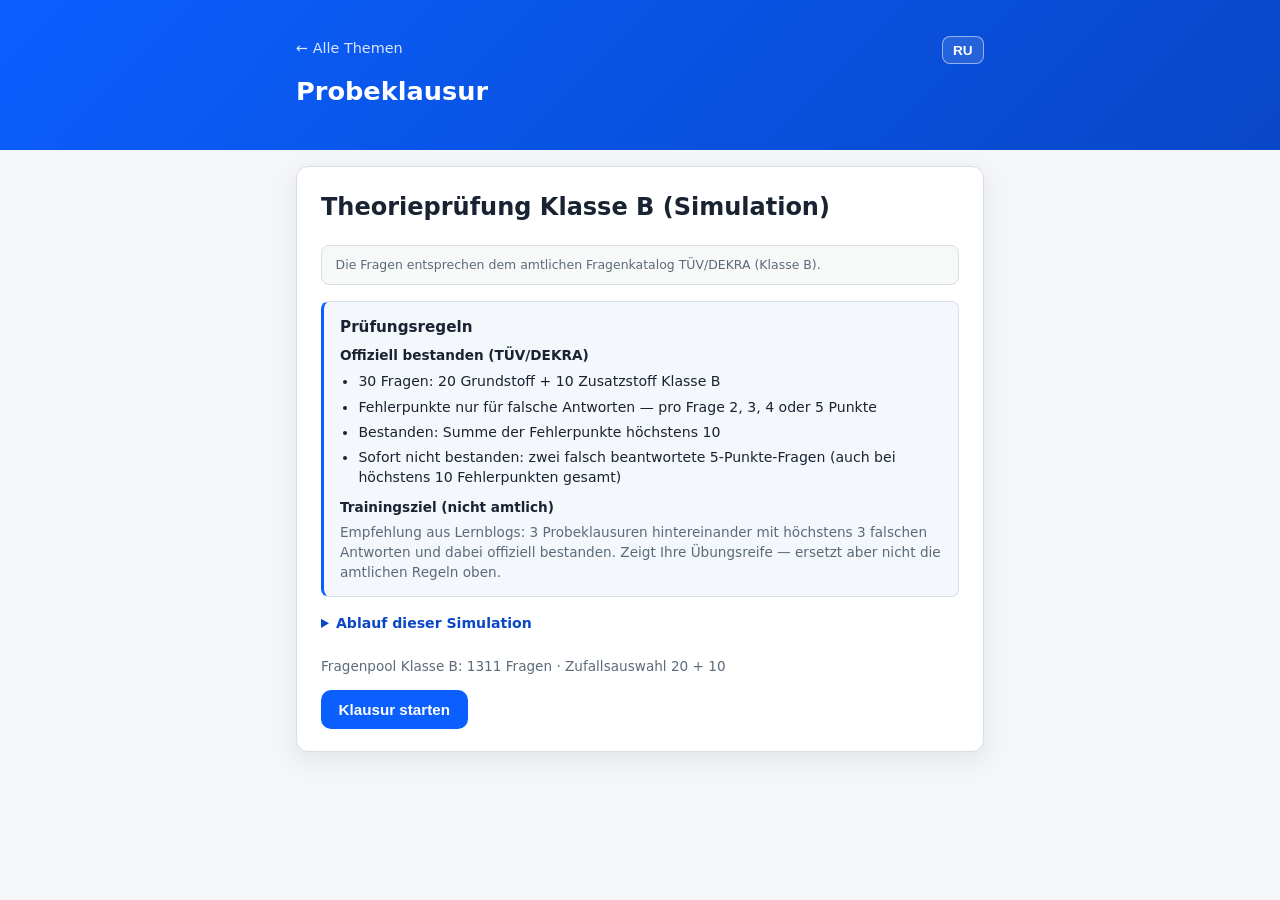
==== public/exam.html @ 39f4229c "Add Microsoft Clarity analytics Co-authored-by: Cursor <cursoragent@cursor.com>" ====
<!DOCTYPE html>
<html lang="de">
<head>
  <meta charset="UTF-8">
  <meta name="viewport" content="width=device-width, initial-scale=1.0">
  <title>Probeklausur – Führerschein Theorie</title>
  <link rel="stylesheet" href="css/styles.css">
  <script type="text/javascript">
    (function(c,l,a,r,i,t,y){
        c[a]=c[a]||function(){(c[a].q=c[a].q||[]).push(arguments)};
        t=l.createElement(r);t.async=1;t.src="https://www.clarity.ms/tag/"+i;
        y=l.getElementsByTagName(r)[0];y.parentNode.insertBefore(t,y);
    })(window, document, "clarity", "script", "wsmziuwn60");
  </script>
</head>
<body>
  <header class="app-header">
    <div class="container header-row">
      <div>
        <a class="back-link" id="back-link" href="index.html" style="color:rgba(255,255,255,0.85)">← Alle Themen</a>
        <h1 id="exam-page-title">Probeklausur</h1>
      </div>
      <button type="button" id="lang-switch" class="lang-switch" aria-label="Sprache wechseln">RU</button>
    </div>
  </header>

  <main class="container">
    <section id="exam-intro" class="quiz-card exam-intro">
      <h2 id="exam-intro-title"></h2>
      <aside class="site-disclaimer" data-site-disclaimer>
        <p class="site-disclaimer-catalog"></p>
        <p class="site-disclaimer-ru hidden"></p>
      </aside>
      <aside id="exam-pass-rules" class="exam-pass-rules" aria-labelledby="exam-pass-rules-title">
        <h3 id="exam-pass-rules-title"></h3>
        <section>
          <h4 id="exam-pass-rules-official-title"></h4>
          <ul id="exam-pass-rules-official" class="exam-pass-rules-list"></ul>
        </section>
        <section>
          <h4 id="exam-pass-rules-training-title"></h4>
          <p id="exam-pass-rules-training" class="exam-pass-rules-note"></p>
        </section>
      </aside>
      <details class="exam-pass-rules-details">
        <summary id="exam-rules-details-summary"></summary>
        <ul id="exam-rules" class="exam-rules"></ul>
      </details>
      <p id="exam-pool-note" class="exam-pool-note"></p>
      <div class="btn-row">
        <button type="button" class="btn btn-primary" id="exam-start-btn"></button>
      </div>
    </section>

    <p id="exam-loading" class="exam-loading hidden"></p>

    <section id="exam-run" class="hidden">
      <div class="quiz-card">
        <label class="exam-settings-toggle" id="exam-show-explanations-wrap">
          <input type="checkbox" id="exam-show-explanations" checked>
          <span id="exam-show-explanations-label"></span>
        </label>
        <div class="progress-bar progress-bar-session"><span id="exam-progress-fill" class="progress-fill progress-fill-session"></span></div>
        <div class="quiz-meta">
          <span id="exam-official" class="question-official-meta"></span>
          <span id="exam-counter" class="question-session-counter"></span>
        </div>
        <div id="exam-media-wrap" class="question-media-wrap">
          <video id="exam-video" class="question-video hidden" controls playsinline preload="metadata"></video>
          <img id="exam-image" class="question-image hidden" alt="">
          <p class="question-media-error hidden" aria-live="polite"></p>
        </div>
        <p id="exam-text" class="question-text"></p>
        <div id="exam-options" class="options"></div>
        <div id="exam-feedback" class="feedback hidden"></div>
        <div class="btn-row exam-nav-row">
          <button type="button" class="btn btn-secondary" id="exam-prev-btn"></button>
          <button type="button" class="btn btn-primary" id="exam-check-btn"></button>
          <button type="button" class="btn btn-primary hidden" id="exam-next-btn"></button>
        </div>
        <p id="exam-answered-hint" class="exam-answered-hint" aria-live="polite"></p>
      </div>
      <div class="btn-row exam-submit-row">
        <button type="button" class="btn btn-primary btn-wide" id="exam-submit-btn"></button>
      </div>
    </section>

    <section id="exam-result" class="hidden">
      <div class="quiz-card result-card exam-result-card">
        <h2 id="exam-result-title"></h2>
        <p id="exam-result-verdict" class="exam-result-verdict"></p>
        <p id="exam-result-detail" class="exam-result-detail"></p>
        <p id="exam-result-streak" class="exam-result-streak"></p>
        <aside id="exam-result-rules" class="exam-pass-rules exam-pass-rules--result" aria-labelledby="exam-result-rules-title">
          <h3 id="exam-result-rules-title"></h3>
          <ul id="exam-result-rules-list" class="exam-pass-rules-list"></ul>
        </aside>
        <div id="exam-review-list" class="exam-review-list hidden"></div>
        <div class="btn-row" style="justify-content:center">
          <button type="button" class="btn btn-primary" id="exam-retry-btn"></button>
          <a class="btn btn-secondary" id="exam-home-btn" href="index.html"></a>
        </div>
      </div>
    </section>
  </main>

  <script src="js/i18n.js"></script>
  <script src="js/question-media.js"></script>
  <script src="js/question-answers.js"></script>
  <script src="js/de-peek.js"></script>
  <script src="js/progress.js"></script>
  <script src="js/exam-pool.js"></script>
  <script src="js/study-stats.js"></script>
  <script src="js/time-tracker.js"></script>
  <script src="js/exam.js"></script>
</body>
</html>
---- public/css/styles.css ----
:root {
  --bg: #f4f6f8;
  --surface: #ffffff;
  --text: #1a2332;
  --muted: #5c6b7a;
  --accent: #0b5fff;
  --accent-dark: #0847c7;
  --ok: #0d7a3f;
  --ok-bg: #e8f5ee;
  --bad: #b42318;
  --bad-bg: #fdecea;
  --border: #d8dee6;
  --radius: 12px;
  --shadow: 0 8px 24px rgba(26, 35, 50, 0.08);
  font-family: "Segoe UI", system-ui, -apple-system, sans-serif;
}

*,
*::before,
*::after {
  box-sizing: border-box;
}

body {
  margin: 0;
  min-height: 100dvh;
  background: var(--bg);
  color: var(--text);
  line-height: 1.5;
}

a {
  color: var(--accent);
  text-decoration: none;
}

a:hover {
  text-decoration: underline;
}

.app-header {
  background: linear-gradient(135deg, #0b5fff 0%, #0847c7 100%);
  color: #fff;
  padding: 1.25rem 1rem 1.5rem;
}

.app-header h1 {
  margin: 0;
  font-size: 1.35rem;
  font-weight: 700;
}

.app-header p {
  margin: 0.35rem 0 0;
  opacity: 0.9;
  font-size: 0.95rem;
}

.header-row {
  display: flex;
  align-items: flex-start;
  justify-content: space-between;
  gap: 1rem;
}

.lang-switch {
  flex-shrink: 0;
  border: 1px solid rgba(255, 255, 255, 0.5);
  background: rgba(255, 255, 255, 0.12);
  color: #fff;
  font-size: 0.85rem;
  font-weight: 600;
  padding: 0.35rem 0.65rem;
  border-radius: 8px;
  cursor: pointer;
}

.lang-switch:hover {
  background: rgba(255, 255, 255, 0.22);
}

.site-disclaimer {
  margin: 0 0 1rem;
  padding: 0.65rem 0.85rem;
  font-size: 0.78rem;
  line-height: 1.45;
  color: var(--muted);
  background: rgba(26, 35, 50, 0.03);
  border: 1px solid var(--border);
  border-radius: 8px;
}

.site-disclaimer p {
  margin: 0;
}

.site-disclaimer p + p {
  margin-top: 0.5rem;
}

.site-footer .site-disclaimer {
  margin-bottom: 0.85rem;
  text-align: left;
}

.container {
  width: min(720px, 100%);
  margin: 0 auto;
  padding: 1rem;
}

.back-link {
  display: inline-flex;
  align-items: center;
  gap: 0.35rem;
  margin-bottom: 0.75rem;
  color: var(--muted);
  font-size: 0.9rem;
}

.topic-list {
  list-style: none;
  margin: 0;
  padding: 0;
  display: flex;
  flex-direction: column;
  gap: 1.25rem;
}

.topic-section {
  list-style: none;
}

.topic-section-title {
  margin: 0 0 0.65rem;
  font-size: 0.85rem;
  font-weight: 700;
  letter-spacing: 0.04em;
  text-transform: uppercase;
  color: var(--muted);
}

.topic-section-list {
  list-style: none;
  margin: 0;
  padding: 0;
  display: grid;
  gap: 0.75rem;
}

.catalog-total {
  margin: 0.5rem 0 0;
  font-size: 0.85rem;
  color: var(--muted);
  text-align: center;
}

.topic-card-head {
  display: flex;
  align-items: baseline;
  gap: 0.5rem;
  flex-wrap: wrap;
}

.topic-theme-number {
  font-size: 0.8rem;
  font-weight: 600;
  color: var(--accent);
  white-space: nowrap;
}

.topic-card-head h2 {
  margin: 0;
}

.topic-title-de {
  display: block;
  margin-top: 0.2rem;
  font-size: 0.82rem;
  font-weight: 400;
  color: var(--muted);
  line-height: 1.3;
}

.app-header h1 .topic-title-de {
  font-size: 0.9rem;
  margin-top: 0.25rem;
}

.topic-card-desc {
  margin: 0.35rem 0 0;
  font-size: 0.9rem;
  color: var(--muted);
}

.topic-ru-partial {
  margin: 0.35rem 0 0;
  font-size: 0.78rem;
  color: #9a6700;
}

.topic-card--disabled {
  opacity: 0.72;
  cursor: not-allowed;
  box-shadow: none;
}

.topic-card {
  display: block;
  background: var(--surface);
  border: 1px solid var(--border);
  border-radius: var(--radius);
  padding: 1rem 1.1rem;
  box-shadow: var(--shadow);
  color: inherit;
  text-decoration: none;
  transition: transform 0.15s ease, border-color 0.15s ease;
}

.topic-card:hover {
  transform: translateY(-1px);
  border-color: var(--accent);
  text-decoration: none;
}

.topic-card h2 {
  margin: 0 0 0.35rem;
  font-size: 1.1rem;
}

.topic-card p {
  margin: 0;
  color: var(--muted);
  font-size: 0.92rem;
}

.topic-meta {
  margin-top: 0.6rem;
  font-size: 0.85rem;
  color: var(--accent-dark);
  font-weight: 600;
}

.quiz-card {
  background: var(--surface);
  border: 1px solid var(--border);
  border-radius: var(--radius);
  padding: 1.1rem;
  box-shadow: var(--shadow);
}

.progress-bar {
  height: 6px;
  background: var(--border);
  border-radius: 999px;
  overflow: hidden;
  margin-bottom: 0.75rem;
}

.progress-bar-mastery {
  margin-bottom: 0.35rem;
}

.progress-bar-session {
  margin-bottom: 0.75rem;
  opacity: 0.85;
}

.progress-bar-overall {
  margin: 0.5rem 0 1.25rem;
  height: 8px;
}

.progress-bar-chapter {
  margin: 0.35rem 0 0;
}

.progress-fill {
  height: 100%;
  background: var(--accent);
  width: 0%;
  transition: width 0.2s ease;
  display: block;
}

.progress-fill-mastery {
  background: var(--ok);
}

.progress-fill-session {
  background: var(--accent-dark);
}

.quiz-mastery {
  margin-bottom: 0.5rem;
}

.quiz-mastery-label {
  font-size: 0.8rem;
  color: var(--muted);
  margin-bottom: 0.25rem;
}

.progress-panel .progress-heading {
  margin: 0 0 0.25rem;
  font-size: 1.1rem;
}

.progress-overall-text {
  margin: 0;
  font-weight: 600;
  color: var(--accent-dark);
}

.progress-chapters {
  display: grid;
  gap: 0.85rem;
}

.progress-chapter-head {
  display: flex;
  justify-content: space-between;
  align-items: baseline;
  gap: 0.5rem;
  margin-bottom: 0.25rem;
}

.progress-chapter-title {
  font-size: 0.88rem;
  font-weight: 600;
  line-height: 1.3;
}

.progress-chapter-count {
  font-size: 0.8rem;
  color: var(--muted);
  flex-shrink: 0;
}

.progress-actions {
  margin-top: 1.25rem;
}

.topic-progress {
  margin-top: 0.65rem;
}

.topic-progress-bar {
  height: 5px;
  background: var(--border);
  border-radius: 999px;
  overflow: hidden;
}

.topic-progress-fill {
  display: block;
  height: 100%;
  width: 0%;
  background: var(--ok);
  transition: width 0.2s ease;
}

.topic-progress-label {
  display: block;
  margin-top: 0.3rem;
  font-size: 0.78rem;
  color: var(--muted);
  font-weight: 600;
}

.list-question-actions {
  margin-top: 0.75rem;
}

.btn-know {
  font-size: 0.85rem;
  padding: 0.5rem 0.85rem;
}

.list-question--solved {
  border-color: var(--ok);
}

.list-question--solved .list-question-num {
  color: var(--ok);
}

.list-question--wrong {
  border-color: #d4a017;
}

.quiz-meta {
  display: flex;
  justify-content: space-between;
  align-items: center;
  gap: 0.5rem;
  font-size: 0.85rem;
  color: var(--muted);
  margin-bottom: 0.75rem;
}

.quiz-meta-end {
  display: inline-flex;
  align-items: center;
  gap: 0.5rem;
  flex-wrap: wrap;
  justify-content: flex-end;
}

.question-status-badge {
  display: inline-block;
  font-size: 0.72rem;
  font-weight: 600;
  padding: 0.15rem 0.45rem;
  border-radius: 999px;
  line-height: 1.3;
  white-space: nowrap;
}

.question-status-badge--answered {
  color: #6b5a00;
  background: #fff6d6;
}

.question-status-badge--solved {
  color: var(--ok);
  background: var(--ok-bg);
}

.quiz-card--answered:not(.quiz-card--mastered) {
  border-color: #e8dfc0;
}

.quiz-card--mastered {
  border-color: var(--ok);
  box-shadow: 0 0 0 1px rgba(34, 139, 34, 0.08);
}

.list-question--answered:not(.list-question--solved) {
  border-color: #e8dfc0;
}

.question-text {
  font-size: 1.05rem;
  font-weight: 600;
  margin: 0 0 1rem;
}

.question-media-wrap {
  margin: 0 0 1rem;
}

.question-image,
.question-video {
  display: block;
  max-width: 100%;
  height: auto;
  border-radius: 8px;
  border: 1px solid var(--border);
}

.question-media-wrap .question-image + .question-image {
  margin-top: 0.5rem;
}

.question-video {
  width: 100%;
  background: #000;
}

.question-media-error {
  margin: 0;
  font-size: 0.9rem;
  color: var(--muted, #666);
}

.options {
  display: grid;
  gap: 0.5rem;
  margin: 0 0 1rem;
}

.option {
  display: flex;
  align-items: flex-start;
  gap: 0.65rem;
  padding: 0.75rem 0.85rem;
  border: 1px solid var(--border);
  border-radius: 10px;
  cursor: pointer;
  background: #fafbfc;
  transition: border-color 0.15s, background 0.15s;
}

.option:hover {
  border-color: var(--accent);
}

.option input {
  margin-top: 0.2rem;
  flex-shrink: 0;
}

.option > span {
  display: flex;
  flex-direction: column;
  gap: 0.35rem;
  flex: 1;
  min-width: 0;
}

.option > span:has(.de-peek-trigger) {
  pointer-events: none;
}

.option > span:has(.de-peek-trigger) .de-peek-trigger {
  pointer-events: auto;
}

.option-label-line {
  display: block;
  min-width: 0;
}

.option-image {
  display: block;
  max-width: 140px;
  max-height: 140px;
  width: auto;
  height: auto;
  border-radius: 6px;
  border: 1px solid var(--border);
}

.list-option .option-image {
  max-width: 100px;
  max-height: 100px;
}

.option.selected {
  border-color: var(--accent);
  background: #eef4ff;
}

.option.correct {
  border-color: var(--ok);
  background: var(--ok-bg);
}

.option.wrong {
  border-color: var(--bad);
  background: var(--bad-bg);
}

.option.disabled {
  pointer-events: none;
  opacity: 0.95;
}

.answer-text-entry {
  cursor: text;
  flex-direction: column;
  align-items: stretch;
}

.answer-text-input {
  width: 100%;
  font: inherit;
  padding: 0.55rem 0.65rem;
  border: 1px solid var(--border);
  border-radius: 8px;
  background: #fff;
}

.answer-text-input:focus {
  outline: 2px solid var(--accent);
  outline-offset: 1px;
}

.answer-text-input:disabled {
  opacity: 1;
  cursor: default;
}

.answer-text-hint {
  font-size: 0.85rem;
  color: var(--muted, #666);
}

.btn-row {
  display: flex;
  flex-wrap: wrap;
  gap: 0.5rem;
}

#quiz .quiz-card .btn-row {
  margin-top: 1rem;
}

.btn {
  appearance: none;
  border: none;
  border-radius: 10px;
  padding: 0.7rem 1.1rem;
  font-size: 0.95rem;
  font-weight: 600;
  cursor: pointer;
}

.btn-primary {
  background: var(--accent);
  color: #fff;
}

.btn-primary:hover:not(:disabled) {
  background: var(--accent-dark);
}

.btn-secondary {
  background: #e8ecf2;
  color: var(--text);
}

.btn:disabled {
  opacity: 0.55;
  cursor: not-allowed;
}

.feedback {
  margin-top: 1rem;
  padding: 0.85rem 1rem;
  border-radius: 10px;
  font-size: 0.92rem;
}

.feedback.ok {
  background: var(--ok-bg);
  color: var(--ok);
}

.feedback.bad {
  background: var(--bad-bg);
  color: var(--bad);
}

.feedback.neutral {
  background: #eef4ff;
  color: var(--accent-dark);
}

.feedback p {
  margin: 0.35rem 0 0;
  color: var(--text);
}

.hidden {
  display: none !important;
}

.result-card {
  text-align: center;
  padding: 1.5rem 1rem;
}

.result-card h2 {
  margin: 0 0 0.5rem;
}

.result-score {
  font-size: 2rem;
  font-weight: 700;
  color: var(--accent);
  margin: 0.5rem 0;
}

.mode-tabs {
  display: flex;
  gap: 0.35rem;
  margin-bottom: 1rem;
  padding: 0.25rem;
  background: var(--surface);
  border: 1px solid var(--border);
  border-radius: var(--radius);
  box-shadow: var(--shadow);
}

.mode-tab {
  flex: 1;
  appearance: none;
  border: none;
  background: transparent;
  color: var(--muted);
  font-size: 0.92rem;
  font-weight: 600;
  padding: 0.55rem 0.75rem;
  border-radius: 8px;
  cursor: pointer;
  transition: background 0.15s, color 0.15s;
}

.mode-tab:hover {
  color: var(--text);
  background: #eef4ff;
}

.mode-tab.is-active {
  background: var(--accent);
  color: #fff;
}

.list-toolbar {
  margin-bottom: 0.75rem;
}

.list-search {
  width: 100%;
  padding: 0.65rem 0.85rem;
  font-size: 0.95rem;
  border: 1px solid var(--border);
  border-radius: 10px;
  background: var(--surface);
  color: var(--text);
}

.list-search:focus {
  outline: 2px solid var(--accent);
  outline-offset: 1px;
}

.list-count {
  margin: 0.4rem 0 0;
  font-size: 0.85rem;
  color: var(--muted);
}

.list-questions {
  display: grid;
  gap: 0.65rem;
}

.list-chapters {
  display: grid;
  gap: 1rem;
}

.list-chapter {
  background: var(--surface);
  border: 1px solid var(--border);
  border-radius: var(--radius);
  box-shadow: var(--shadow);
  overflow: hidden;
}

.list-chapter-header {
  display: grid;
  grid-template-columns: 1fr auto auto;
  gap: 0.35rem 0.75rem;
  align-items: center;
  width: 100%;
  padding: 0.85rem 1rem;
  border: none;
  background: linear-gradient(180deg, #f4f7fb 0%, #eef2f7 100%);
  text-align: left;
  cursor: pointer;
  color: inherit;
  font: inherit;
}

.list-chapter-header:hover {
  background: #e8eef6;
}

.list-chapter-title {
  font-size: 1rem;
  font-weight: 700;
  line-height: 1.35;
  color: var(--accent-dark);
}

.list-chapter-meta {
  font-size: 0.8rem;
  color: var(--muted);
  white-space: nowrap;
}

.list-chapter-toggle {
  font-size: 0.75rem;
  color: var(--muted);
}

.list-chapter-body {
  padding: 0.65rem;
  border-top: 1px solid var(--border);
}

.list-chapter.is-collapsed .list-chapter-body {
  display: none;
}

.list-chapter-questions {
  display: grid;
  gap: 0.65rem;
}

.quiz-chapter-wrap {
  margin-bottom: 0.85rem;
}

.quiz-chapter-label {
  display: block;
  font-size: 0.85rem;
  font-weight: 600;
  margin-bottom: 0.35rem;
  color: var(--text);
}

.quiz-chapter-select {
  width: 100%;
  padding: 0.6rem 0.75rem;
  font-size: 0.95rem;
  border: 1px solid var(--border);
  border-radius: 10px;
  background: var(--surface);
  color: var(--text);
}

.quiz-chapter-select:focus {
  outline: 2px solid var(--accent);
  outline-offset: 1px;
}

.list-empty {
  text-align: center;
  color: var(--muted);
  padding: 1.5rem 0;
}

.list-chapter-nav {
  margin-bottom: 1rem;
  padding: 0.85rem 1rem;
  background: var(--surface);
  border: 1px solid var(--border);
  border-radius: var(--radius);
  box-shadow: var(--shadow);
}

.list-chapter-position {
  margin: 0 0 0.35rem;
  font-size: 0.85rem;
  font-weight: 600;
  color: var(--muted);
}

.list-chapter-heading {
  margin: 0 0 0.65rem;
  font-size: 1.05rem;
  font-weight: 700;
  line-height: 1.35;
  color: var(--accent-dark);
}

.list-chapter-select {
  width: 100%;
  margin-bottom: 0.75rem;
  padding: 0.6rem 0.75rem;
  font-size: 0.95rem;
  border: 1px solid var(--border);
  border-radius: 10px;
  background: var(--surface);
  color: var(--text);
}

.list-chapter-select:focus {
  outline: 2px solid var(--accent);
  outline-offset: 1px;
}

.list-chapter-nav-buttons {
  display: flex;
  flex-wrap: wrap;
  gap: 0.5rem;
}

.list-chapter-btn {
  flex: 1 1 calc(50% - 0.25rem);
  min-height: 2.75rem;
  padding-left: 0.75rem;
  padding-right: 0.75rem;
  font-size: 0.9rem;
}

.list-chapter-btn:disabled {
  opacity: 0.45;
  cursor: not-allowed;
}

@media (min-width: 480px) {
  .list-chapter-nav-buttons {
    flex-wrap: nowrap;
    justify-content: space-between;
  }

  .list-chapter-btn {
    flex: 0 1 auto;
    min-width: 8.5rem;
    max-width: 12rem;
  }
}

.list-question {
  background: var(--surface);
  border: 1px solid var(--border);
  border-radius: var(--radius);
  box-shadow: var(--shadow);
  overflow: hidden;
}

.list-question-header {
  display: grid;
  grid-template-columns: auto 1fr auto;
  grid-template-rows: auto auto;
  gap: 0.15rem 0.65rem;
  width: 100%;
  padding: 0.75rem 0.85rem;
  border: none;
  background: transparent;
  text-align: left;
  cursor: pointer;
  color: inherit;
  font: inherit;
}

.list-question-header:hover {
  background: #fafbfc;
}

.list-question-num {
  grid-row: 1 / span 2;
  align-self: center;
  font-weight: 700;
  font-size: 0.9rem;
  color: var(--accent-dark);
  min-width: 1.75rem;
}

.list-question-meta {
  font-size: 0.78rem;
  color: var(--muted);
}

.list-question-preview {
  grid-column: 2;
  font-size: 0.92rem;
  font-weight: 600;
  line-height: 1.35;
  display: -webkit-box;
  -webkit-line-clamp: 2;
  -webkit-box-orient: vertical;
  overflow: hidden;
}

.list-question-toggle {
  grid-row: 1 / span 2;
  align-self: center;
  font-size: 0.7rem;
  color: var(--muted);
}

.list-question-body {
  padding: 0 0.85rem 0.85rem;
  border-top: 1px solid var(--border);
}

.list-question.is-collapsed .list-question-body {
  display: none;
}

.list-question.is-collapsed .list-question-preview {
  -webkit-line-clamp: 1;
}

.list-question-text {
  font-size: 1rem;
  font-weight: 600;
  margin: 0.75rem 0 0.65rem;
}

.list-options {
  list-style: none;
  margin: 0;
  padding: 0;
  display: grid;
  gap: 0.4rem;
}

.list-option {
  padding: 0.55rem 0.7rem;
  border: 1px solid var(--border);
  border-radius: 8px;
  background: #fafbfc;
  font-size: 0.9rem;
  line-height: 1.4;
}

.list-option.correct {
  border-color: var(--ok);
  background: var(--ok-bg);
  color: var(--ok);
  font-weight: 600;
}

.list-explanation-label {
  margin: 0.85rem 0 0.25rem;
  font-size: 0.78rem;
  font-weight: 700;
  text-transform: uppercase;
  letter-spacing: 0.04em;
  color: var(--muted);
}

.list-explanation {
  margin: 0 0 0.25rem;
  padding: 0.65rem 0.75rem;
  font-size: 0.88rem;
  color: var(--text);
  background: #eef4ff;
  border-radius: 8px;
  line-height: 1.45;
}

.exam-settings-toggle {
  display: flex;
  align-items: center;
  gap: 0.5rem;
  margin: 0 0 0.65rem;
  font-size: 0.88rem;
  color: var(--text);
  cursor: pointer;
  user-select: none;
}

.exam-settings-toggle input {
  width: 1rem;
  height: 1rem;
  margin: 0;
  accent-color: var(--accent);
  cursor: pointer;
}

.feedback .exam-explanation {
  margin-top: 0.65rem;
  padding-top: 0.55rem;
  border-top: 1px solid rgba(0, 0, 0, 0.08);
}

.de-peek-line {
  display: inline;
}

.de-peek-text {
  display: inline;
}

.de-peek-trigger {
  display: inline-block;
  width: auto;
  max-width: max-content;
  padding: 0;
  margin: 0;
  margin-left: 0.15em;
  background: none;
  font-size: 0.85em;
  font-weight: 600;
  color: var(--muted);
  text-align: left;
  cursor: help;
  text-decoration: underline;
  text-underline-offset: 0.15em;
  border-radius: 2px;
  white-space: nowrap;
  vertical-align: baseline;
  flex: 0 0 auto;
  align-self: auto;
}

.de-peek-trigger:hover,
.de-peek-trigger:focus-visible,
.de-peek-trigger.is-peek-open {
  color: var(--accent);
  text-decoration-color: var(--accent);
  outline: 2px solid var(--accent);
  outline-offset: 2px;
}

.de-peek-popover {
  position: fixed;
  z-index: 1000;
  max-width: min(360px, calc(100vw - 1rem));
  padding: 0.55rem 0.7rem;
  background: var(--surface);
  border: 1px solid var(--border);
  border-radius: 8px;
  box-shadow: var(--shadow);
  font-size: 0.88rem;
  line-height: 1.4;
  pointer-events: auto;
}

.de-peek-popover-label {
  display: block;
  font-size: 0.72rem;
  font-weight: 700;
  text-transform: uppercase;
  letter-spacing: 0.04em;
  color: var(--muted);
  margin-bottom: 0.25rem;
}

.de-peek-popover-text {
  margin: 0;
  color: var(--text);
  font-weight: 500;
}

.sr-only {
  position: absolute;
  width: 1px;
  height: 1px;
  padding: 0;
  margin: -1px;
  overflow: hidden;
  clip: rect(0, 0, 0, 0);
  white-space: nowrap;
  border: 0;
}

.study-hub {
  margin-bottom: 1.5rem;
}

.study-hub-title {
  margin: 0 0 0.75rem;
  font-size: 1.1rem;
}

.study-hub-grid {
  display: grid;
  gap: 0.75rem;
  grid-template-columns: 1fr;
}

@media (min-width: 560px) {
  .study-hub-grid {
    grid-template-columns: 1fr 1fr;
  }
}

.study-card {
  display: block;
  padding: 1rem 1.1rem;
  background: var(--surface);
  border: 1px solid var(--border);
  border-radius: var(--radius);
  box-shadow: var(--shadow);
  color: inherit;
  text-decoration: none;
  transition: border-color 0.15s, transform 0.15s;
}

.study-card:hover {
  text-decoration: none;
  border-color: var(--accent);
  transform: translateY(-1px);
}

.study-card h3 {
  margin: 0 0 0.35rem;
  font-size: 1rem;
  color: var(--accent-dark);
}

.study-card-desc {
  margin: 0;
  font-size: 0.85rem;
  color: var(--muted);
  line-height: 1.4;
}

.study-card--exam {
  border-left: 4px solid var(--accent);
}

.study-card--review {
  border-left: 4px solid #6b4ce6;
}

.study-card--muted {
  opacity: 0.75;
}

.study-readiness {
  margin: 0.85rem 0 0;
  font-size: 0.82rem;
  color: var(--text);
  line-height: 1.45;
  white-space: pre-line;
}

.study-tip {
  margin: 0.35rem 0 0;
  font-size: 0.8rem;
  color: var(--muted);
  line-height: 1.4;
}

.exam-intro h2 {
  margin-top: 0;
}

.exam-pass-rules {
  margin: 0 0 1rem;
  padding: 0.85rem 1rem;
  font-size: 0.88rem;
  line-height: 1.45;
  background: #f4f7fb;
  border: 1px solid var(--border);
  border-left: 3px solid var(--accent);
  border-radius: 8px;
}

.exam-pass-rules h3 {
  margin: 0 0 0.5rem;
  font-size: 0.95rem;
}

.exam-pass-rules h4 {
  margin: 0.65rem 0 0.35rem;
  font-size: 0.85rem;
  font-weight: 600;
}

.exam-pass-rules section:first-of-type h4 {
  margin-top: 0;
}

.exam-pass-rules-list {
  margin: 0;
  padding-left: 1.15rem;
}

.exam-pass-rules-list li + li {
  margin-top: 0.3rem;
}

.exam-pass-rules-note {
  margin: 0;
  color: var(--muted);
  font-size: 0.85rem;
}

.exam-pass-rules--result {
  margin-bottom: 1rem;
}

.exam-pass-rules-details {
  margin: 0 0 1rem;
  font-size: 0.88rem;
}

.exam-pass-rules-details summary {
  cursor: pointer;
  color: var(--accent-dark);
  font-weight: 600;
  margin-bottom: 0.35rem;
}

.exam-pass-rules-details[open] summary {
  margin-bottom: 0.5rem;
}

.exam-rules {
  margin: 0 0 1rem;
  padding-left: 1.2rem;
  font-size: 0.9rem;
  line-height: 1.45;
}

.exam-rules li + li {
  margin-top: 0.35rem;
}

.exam-pool-note,
.exam-loading,
.review-loading {
  font-size: 0.85rem;
  color: var(--muted);
}

.exam-nav-row {
  margin-top: 0.5rem;
}

.exam-submit-row {
  margin-top: 0.75rem;
}

.exam-answered-hint {
  margin: 0.65rem 0 0;
  font-size: 0.82rem;
  color: var(--muted);
}

.btn-wide {
  width: 100%;
}

.exam-result-verdict {
  font-size: 1.25rem;
  font-weight: 700;
  margin: 0 0 0.5rem;
}

.exam-result-verdict.is-pass {
  color: var(--ok);
}

.exam-result-verdict.is-fail {
  color: var(--bad);
}

.exam-result-detail {
  margin: 0 0 0.75rem;
}

.exam-result-streak {
  margin: 0 0 1rem;
  padding: 0.65rem 0.75rem;
  font-size: 0.88rem;
  background: #f0f4ff;
  border-radius: 8px;
  line-height: 1.4;
  white-space: pre-line;
}

.exam-result-streak.is-ready {
  background: var(--ok-bg);
  color: var(--ok);
  font-weight: 600;
}

.exam-review-list {
  margin: 0 0 1rem;
  text-align: left;
}

.exam-review-list h3 {
  margin: 0 0 0.65rem;
  font-size: 0.95rem;
}

.exam-review-item {
  padding: 0.65rem 0;
  border-top: 1px solid var(--border);
}

.exam-review-item:first-of-type {
  border-top: none;
}

.exam-review-q {
  margin: 0 0 0.35rem;
  font-weight: 600;
  font-size: 0.9rem;
}

.exam-review-a {
  margin: 0;
  font-size: 0.85rem;
  color: var(--muted);
}

.footer-time {
  margin: 0 0 0.35rem;
  font-weight: 600;
  color: var(--text);
}

.footer-link-btn {
  display: inline-block;
  margin: 0 0 0.75rem;
  padding: 0;
  border: none;
  background: none;
  color: var(--accent);
  font-size: 0.78rem;
  cursor: pointer;
  text-decoration: underline;
}

.footer-link-btn:hover {
  color: var(--accent-dark);
}

.footer-data {
  margin: 0;
  font-size: 0.72rem;
}

.footer-data a {
  color: var(--muted);
}

.footer-data a:hover {
  color: var(--accent-dark);
}

.site-footer {
  margin-top: 2rem;
  padding: 1rem;
  text-align: center;
  font-size: 0.8rem;
  color: var(--muted);
}

@media (min-width: 600px) {
  .app-header h1 {
    font-size: 1.6rem;
  }

  .quiz-card {
    padding: 1.35rem 1.5rem;
  }
}
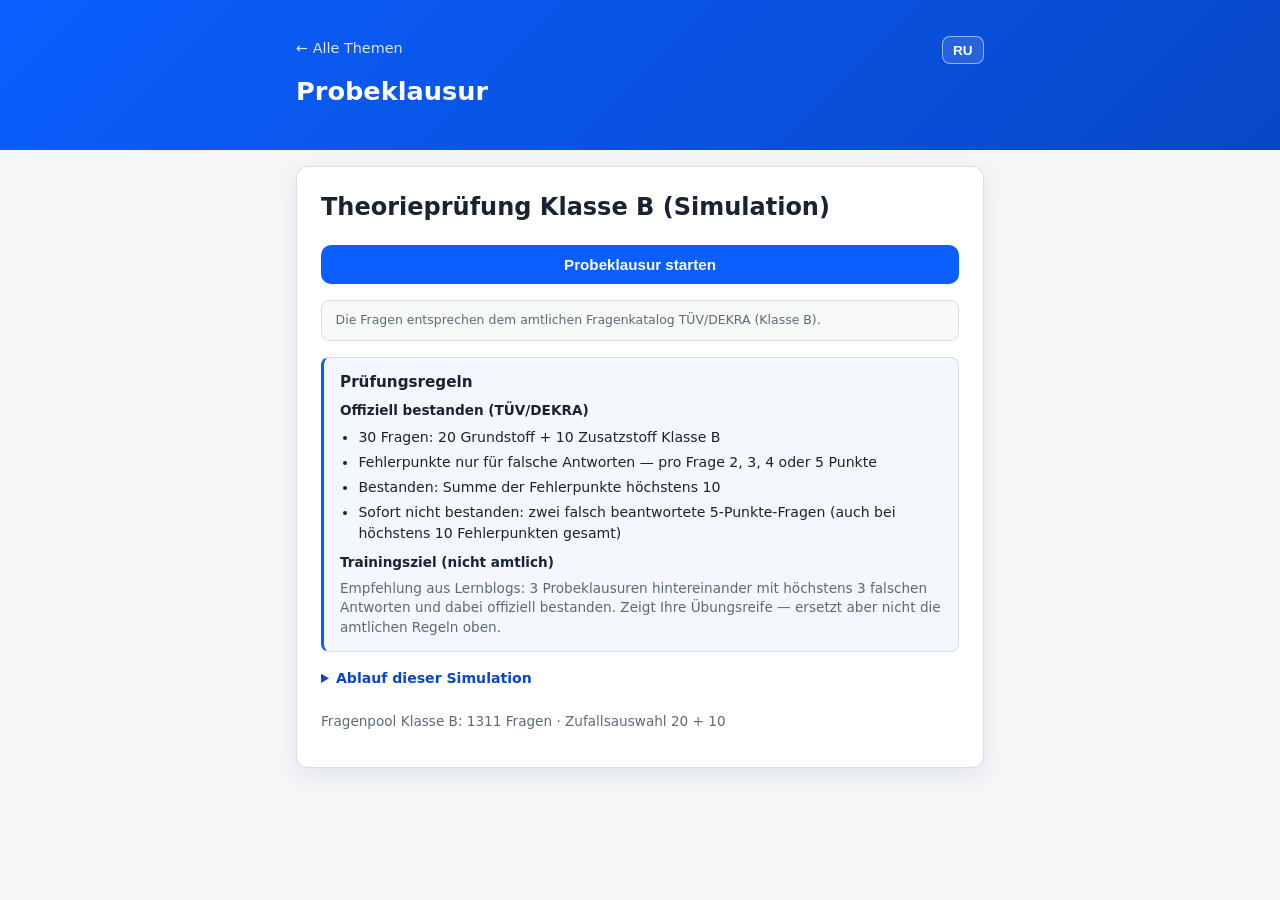
==== commit 8ff0f841: "Move exam start CTA above rules; rename start button labels Co-authored-by: Cursor <cursoragent@curs" ====
--- a/public/exam.html
+++ b/public/exam.html
@@ -3,7 +3,17 @@
 <head>
   <meta charset="UTF-8">
   <meta name="viewport" content="width=device-width, initial-scale=1.0">
+  <meta name="description" content="Probeklausur wie in der Prüfung – Führerschein Theorie Klasse B, DE/RU.">
   <title>Probeklausur – Führerschein Theorie</title>
+  <link rel="icon" href="/favicon.svg" type="image/svg+xml">
+  <link rel="apple-touch-icon" href="/apple-touch-icon.png" sizes="180x180">
+  <meta property="og:title" content="Probeklausur – Führerschein Theorie">
+  <meta property="og:description" content="Probeklausur mit offiziellen Regeln – Klasse B, Deutsch und Russisch.">
+  <meta property="og:image" content="/og-image.png">
+  <meta property="og:type" content="website">
+  <meta property="og:url" content="/exam.html">
+  <meta name="twitter:card" content="summary_large_image">
+  <meta name="twitter:image" content="/og-image.png">
   <link rel="stylesheet" href="css/styles.css">
   <script type="text/javascript">
     (function(c,l,a,r,i,t,y){
@@ -27,6 +37,9 @@
   <main class="container">
     <section id="exam-intro" class="quiz-card exam-intro">
       <h2 id="exam-intro-title"></h2>
+      <div class="btn-row exam-intro-cta">
+        <button type="button" class="btn btn-primary" id="exam-start-btn"></button>
+      </div>
       <aside class="site-disclaimer" data-site-disclaimer>
         <p class="site-disclaimer-catalog"></p>
         <p class="site-disclaimer-ru hidden"></p>
@@ -47,19 +60,12 @@
         <ul id="exam-rules" class="exam-rules"></ul>
       </details>
       <p id="exam-pool-note" class="exam-pool-note"></p>
-      <div class="btn-row">
-        <button type="button" class="btn btn-primary" id="exam-start-btn"></button>
-      </div>
     </section>
 
     <p id="exam-loading" class="exam-loading hidden"></p>
 
     <section id="exam-run" class="hidden">
       <div class="quiz-card">
-        <label class="exam-settings-toggle" id="exam-show-explanations-wrap">
-          <input type="checkbox" id="exam-show-explanations" checked>
-          <span id="exam-show-explanations-label"></span>
-        </label>
         <div class="progress-bar progress-bar-session"><span id="exam-progress-fill" class="progress-fill progress-fill-session"></span></div>
         <div class="quiz-meta">
           <span id="exam-official" class="question-official-meta"></span>
@@ -79,6 +85,10 @@
           <button type="button" class="btn btn-primary hidden" id="exam-next-btn"></button>
         </div>
         <p id="exam-answered-hint" class="exam-answered-hint" aria-live="polite"></p>
+        <label class="exam-settings-toggle" id="exam-show-explanations-wrap">
+          <input type="checkbox" id="exam-show-explanations" checked>
+          <span id="exam-show-explanations-label"></span>
+        </label>
       </div>
       <div class="btn-row exam-submit-row">
         <button type="button" class="btn btn-primary btn-wide" id="exam-submit-btn"></button>
--- a/public/css/styles.css
+++ b/public/css/styles.css
@@ -1032,7 +1032,7 @@
   display: flex;
   align-items: center;
   gap: 0.5rem;
-  margin: 0 0 0.65rem;
+  margin: 0.65rem 0 0;
   font-size: 0.88rem;
   color: var(--text);
   cursor: pointer;
@@ -1217,6 +1217,14 @@
   margin-top: 0;
 }
 
+.exam-intro-cta {
+  margin: 0.75rem 0 1rem;
+}
+
+.exam-intro-cta .btn-primary {
+  width: 100%;
+}
+
 .exam-pass-rules {
   margin: 0 0 1rem;
   padding: 0.85rem 1rem;
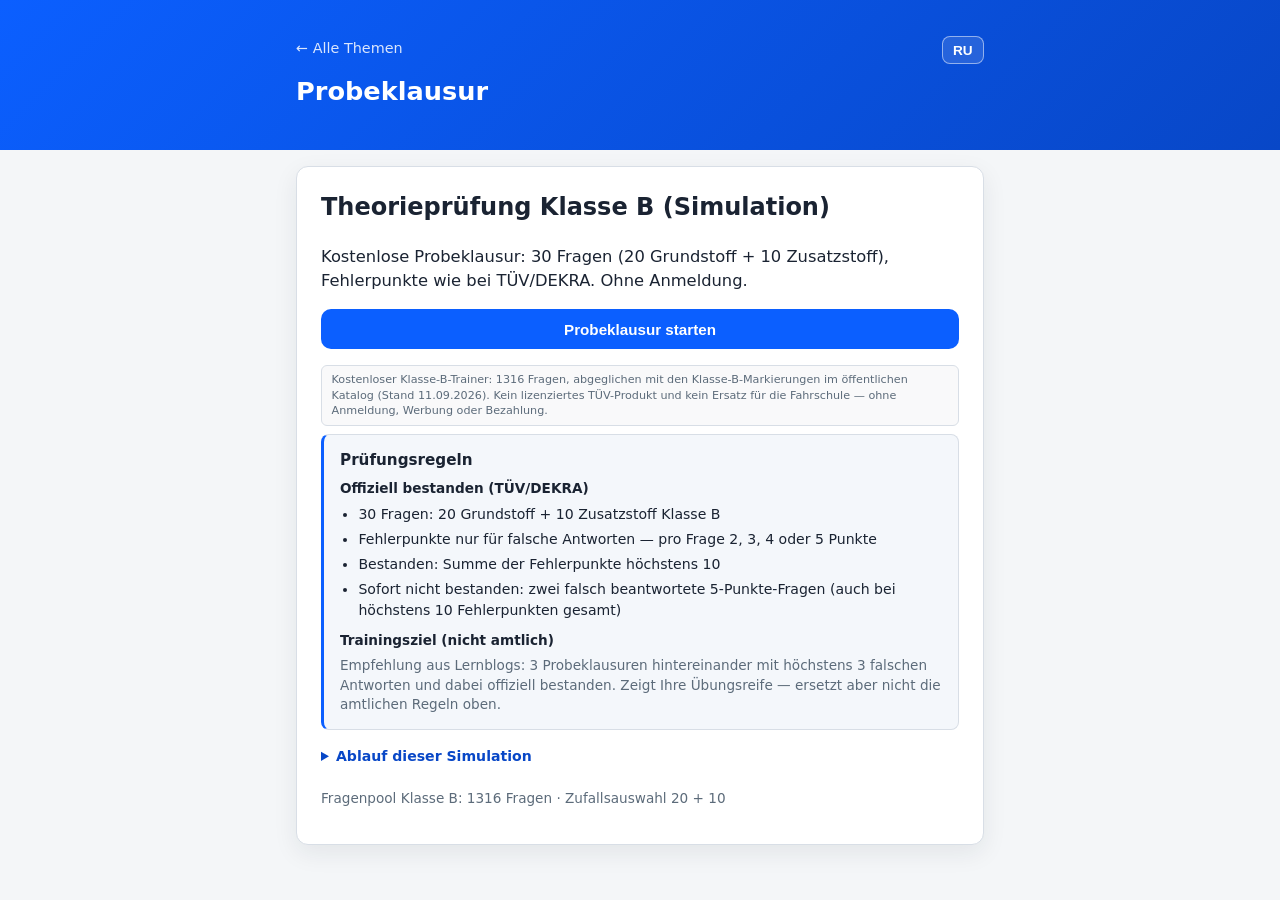
==== commit 12fcc8bc: "Add crawlable SEO so the free Klasse B trainer can appear in search. Co-authored-by: Cursor <cursora" ====
--- a/public/exam.html
+++ b/public/exam.html
@@ -3,17 +3,25 @@
 <head>
   <meta charset="UTF-8">
   <meta name="viewport" content="width=device-width, initial-scale=1.0">
-  <meta name="description" content="Probeklausur wie in der Prüfung – Führerschein Theorie Klasse B, DE/RU.">
-  <title>Probeklausur – Führerschein Theorie</title>
+  <title>Probeklausur Klasse B kostenlos – 30 Fragen, TÜV-Regeln</title>
+  <meta name="description" content="Prüfungssimulation Führerschein Theorie Klasse B: 20 Grundstoff + 10 Zusatzstoff, Fehlerpunkte, ohne Anmeldung. Deutsch und Russisch.">
+  <meta name="robots" content="index, follow">
+  <link rel="canonical" href="https://fuehrerschein.pages.dev/exam.html">
+  <link rel="alternate" hreflang="de" href="https://fuehrerschein.pages.dev/exam.html">
+  <link rel="alternate" hreflang="ru" href="https://fuehrerschein.pages.dev/ru/exam.html">
+  <link rel="alternate" hreflang="x-default" href="https://fuehrerschein.pages.dev/exam.html">
   <link rel="icon" href="/favicon.svg" type="image/svg+xml">
   <link rel="apple-touch-icon" href="/apple-touch-icon.png" sizes="180x180">
-  <meta property="og:title" content="Probeklausur – Führerschein Theorie">
-  <meta property="og:description" content="Probeklausur mit offiziellen Regeln – Klasse B, Deutsch und Russisch.">
-  <meta property="og:image" content="/og-image.png">
+  <meta property="og:title" content="Probeklausur Klasse B kostenlos">
+  <meta property="og:description" content="Prüfungssimulation Führerschein Theorie Klasse B: 20 Grundstoff + 10 Zusatzstoff, Fehlerpunkte, ohne Anmeldung. Deutsch und Russisch.">
+  <meta property="og:image" content="https://fuehrerschein.pages.dev/og-image.png">
   <meta property="og:type" content="website">
-  <meta property="og:url" content="/exam.html">
+  <meta property="og:url" content="https://fuehrerschein.pages.dev/exam.html">
+  <meta property="og:locale" content="de_DE">
   <meta name="twitter:card" content="summary_large_image">
-  <meta name="twitter:image" content="/og-image.png">
+  <meta name="twitter:title" content="Probeklausur Klasse B kostenlos">
+  <meta name="twitter:description" content="Prüfungssimulation Führerschein Theorie Klasse B: 20 Grundstoff + 10 Zusatzstoff, Fehlerpunkte, ohne Anmeldung. Deutsch und Russisch.">
+  <meta name="twitter:image" content="https://fuehrerschein.pages.dev/og-image.png">
   <link rel="stylesheet" href="css/styles.css">
   <script type="text/javascript">
     (function(c,l,a,r,i,t,y){
@@ -36,11 +44,13 @@
 
   <main class="container">
     <section id="exam-intro" class="quiz-card exam-intro">
-      <h2 id="exam-intro-title"></h2>
+      <h2 id="exam-intro-title">Theorieprüfung Klasse B (Simulation)</h2>
+      <p class="seo-lead seo-de">Kostenlose Probeklausur: 30 Fragen (20 Grundstoff + 10 Zusatzstoff), Fehlerpunkte wie bei TÜV/DEKRA. Ohne Anmeldung.</p>
+      <p class="seo-lead seo-ru">Бесплатный пробный экзамен: 30 вопросов (20 + 10), штрафные баллы как у TÜV/DEKRA. Без регистрации.</p>
       <div class="btn-row exam-intro-cta">
         <button type="button" class="btn btn-primary" id="exam-start-btn"></button>
       </div>
-      <aside class="site-disclaimer" data-site-disclaimer>
+      <aside class="site-disclaimer site-disclaimer--compact" data-site-disclaimer>
         <p class="site-disclaimer-catalog"></p>
         <p class="site-disclaimer-ru hidden"></p>
       </aside>
@@ -72,7 +82,7 @@
           <span id="exam-counter" class="question-session-counter"></span>
         </div>
         <div id="exam-media-wrap" class="question-media-wrap">
-          <video id="exam-video" class="question-video hidden" controls playsinline preload="metadata"></video>
+          <video id="exam-video" class="question-video hidden" playsinline preload="metadata"></video>
           <img id="exam-image" class="question-image hidden" alt="">
           <p class="question-media-error hidden" aria-live="polite"></p>
         </div>
--- a/public/css/styles.css
+++ b/public/css/styles.css
@@ -7,6 +7,8 @@
   --accent-dark: #0847c7;
   --ok: #0d7a3f;
   --ok-bg: #e8f5ee;
+  --viewed: #e67e22;
+  --viewed-bg: #fef3e7;
   --bad: #b42318;
   --bad-bg: #fdecea;
   --border: #d8dee6;
@@ -79,15 +81,23 @@
   background: rgba(255, 255, 255, 0.22);
 }
 
+.source-notice,
 .site-disclaimer {
-  margin: 0 0 1rem;
-  padding: 0.65rem 0.85rem;
-  font-size: 0.78rem;
-  line-height: 1.45;
-  color: var(--muted);
-  background: rgba(26, 35, 50, 0.03);
-  border: 1px solid var(--border);
-  border-radius: 8px;
+  margin: 0 0 0.65rem;
+  padding: 0.45rem 0.65rem;
+  font-size: 0.72rem;
+  line-height: 1.4;
+  color: var(--muted);
+  background: rgba(26, 35, 50, 0.025);
+  border: 1px solid var(--border);
+  border-radius: 6px;
+}
+
+.site-disclaimer--compact {
+  margin-bottom: 0.5rem;
+  padding: 0.4rem 0.6rem;
+  font-size: 0.7rem;
+  line-height: 1.38;
 }
 
 .site-disclaimer p {
@@ -287,6 +297,14 @@
   background: var(--ok);
 }
 
+.progress-fill-solved {
+  background: var(--ok);
+}
+
+.progress-fill-viewed {
+  background: var(--viewed);
+}
+
 .progress-fill-session {
   background: var(--accent-dark);
 }
@@ -343,6 +361,8 @@
 
 .topic-progress {
   margin-top: 0.65rem;
+  display: grid;
+  gap: 0.35rem;
 }
 
 .topic-progress-bar {
@@ -356,8 +376,15 @@
   display: block;
   height: 100%;
   width: 0%;
+  transition: width 0.2s ease;
+}
+
+.topic-progress-fill--solved {
   background: var(--ok);
-  transition: width 0.2s ease;
+}
+
+.topic-progress-fill--viewed {
+  background: var(--viewed);
 }
 
 .topic-progress-label {
@@ -466,6 +493,17 @@
 .question-video {
   width: 100%;
   background: #000;
+}
+
+.question-video--tap-expand {
+  cursor: pointer;
+  touch-action: manipulation;
+}
+
+.question-media-wrap .question-image {
+  cursor: default;
+  -webkit-user-drag: none;
+  user-select: none;
 }
 
 .question-media-error {
@@ -553,8 +591,12 @@
 }
 
 .option.disabled {
+  cursor: default;
+  opacity: 0.95;
+}
+
+.option.disabled input {
   pointer-events: none;
-  opacity: 0.95;
 }
 
 .answer-text-entry {
@@ -859,6 +901,44 @@
   color: var(--accent-dark);
 }
 
+.list-chapter-progress {
+  display: grid;
+  gap: 0.5rem;
+  margin-bottom: 0.85rem;
+}
+
+.list-chapter-progress-row {
+  display: grid;
+  grid-template-columns: 4.5rem 1fr auto;
+  gap: 0.4rem 0.5rem;
+  align-items: center;
+}
+
+.list-chapter-progress-label {
+  font-size: 0.78rem;
+  font-weight: 600;
+  color: var(--muted);
+}
+
+.list-chapter-progress-count {
+  font-size: 0.75rem;
+  color: var(--muted);
+  white-space: nowrap;
+}
+
+.list-go-next-chapter {
+  display: block;
+  width: 100%;
+  max-width: 22rem;
+  margin: 1.25rem auto 0;
+  text-align: center;
+  text-decoration: none;
+}
+
+.list-go-next-chapter:hover {
+  text-decoration: none;
+}
+
 .list-chapter-select {
   width: 100%;
   margin-bottom: 0.75rem;
@@ -976,7 +1056,7 @@
 }
 
 .list-question.is-collapsed .list-question-preview {
-  -webkit-line-clamp: 1;
+  -webkit-line-clamp: 4;
 }
 
 .list-question-text {
@@ -1081,6 +1161,8 @@
   vertical-align: baseline;
   flex: 0 0 auto;
   align-self: auto;
+  touch-action: manipulation;
+  -webkit-tap-highlight-color: transparent;
 }
 
 .de-peek-trigger:hover,
@@ -1143,6 +1225,33 @@
   font-size: 1.1rem;
 }
 
+.continue-reading-wrap {
+  margin: 0 0 1rem;
+}
+
+.continue-reading-wrap.hidden {
+  display: none;
+}
+
+.continue-reading-btn {
+  display: block;
+  width: 100%;
+  text-align: center;
+  text-decoration: none;
+}
+
+.continue-reading-btn:hover {
+  text-decoration: none;
+}
+
+.continue-reading-desc {
+  margin: 0.45rem 0 0;
+  font-size: 0.85rem;
+  color: var(--muted);
+  line-height: 1.4;
+  text-align: center;
+}
+
 .study-hub-grid {
   display: grid;
   gap: 0.75rem;
@@ -1422,6 +1531,63 @@
   color: var(--accent-dark);
 }
 
+.seo-ru {
+  display: none;
+}
+
+html[lang="ru"] .seo-de {
+  display: none;
+}
+
+html[lang="ru"] .seo-ru {
+  display: block;
+}
+
+.seo-lead {
+  margin: 0 0 1rem;
+  font-size: 1.02rem;
+  color: var(--text);
+}
+
+.seo-article {
+  margin: 1.75rem 0 0;
+  padding: 1.1rem 1.15rem;
+  background: var(--surface);
+  border: 1px solid var(--border);
+  border-radius: var(--radius);
+  box-shadow: var(--shadow);
+}
+
+.seo-article h2 {
+  margin: 1.15rem 0 0.45rem;
+  font-size: 1.12rem;
+}
+
+.seo-article h2:first-child {
+  margin-top: 0;
+}
+
+.seo-article h3 {
+  margin: 0.85rem 0 0.3rem;
+  font-size: 1rem;
+}
+
+.seo-article p,
+.seo-article li {
+  color: var(--text);
+  font-size: 0.95rem;
+}
+
+.seo-article ul {
+  margin: 0.35rem 0 0.7rem;
+  padding-left: 1.2rem;
+}
+
+#topics-heading {
+  margin: 1.5rem 0 0.65rem;
+  font-size: 1.15rem;
+}
+
 .site-footer {
   margin-top: 2rem;
   padding: 1rem;
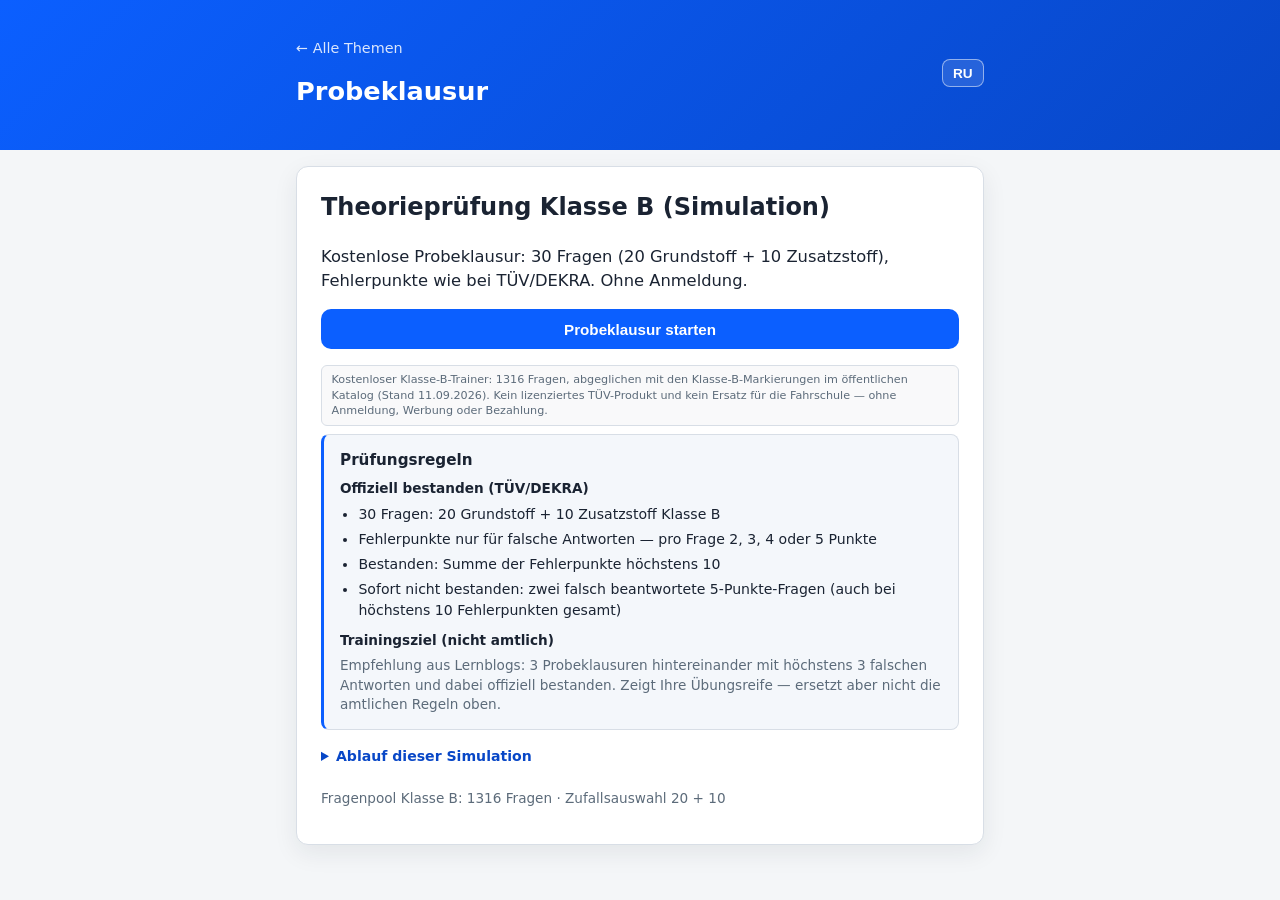
==== commit 2ec1e7ef: "Add PWA offline support, exam sharing, formulas calculator, and 5-point/video collections" ====
--- a/public/exam.html
+++ b/public/exam.html
@@ -12,6 +12,11 @@
   <link rel="alternate" hreflang="x-default" href="https://fuehrerschein.pages.dev/exam.html">
   <link rel="icon" href="/favicon.svg" type="image/svg+xml">
   <link rel="apple-touch-icon" href="/apple-touch-icon.png" sizes="180x180">
+  <link rel="manifest" href="/manifest.json">
+  <meta name="theme-color" content="#1e3a8a">
+  <meta name="apple-mobile-web-app-capable" content="yes">
+  <meta name="apple-mobile-web-app-status-bar-style" content="black-translucent">
+  <meta name="apple-mobile-web-app-title" content="Führerschein">
   <meta property="og:title" content="Probeklausur Klasse B kostenlos">
   <meta property="og:description" content="Prüfungssimulation Führerschein Theorie Klasse B: 20 Grundstoff + 10 Zusatzstoff, Fehlerpunkte, ohne Anmeldung. Deutsch und Russisch.">
   <meta property="og:image" content="https://fuehrerschein.pages.dev/og-image.png">
@@ -118,8 +123,10 @@
         <div id="exam-review-list" class="exam-review-list hidden"></div>
         <div class="btn-row" style="justify-content:center">
           <button type="button" class="btn btn-primary" id="exam-retry-btn"></button>
+          <button type="button" class="btn btn-secondary" id="exam-share-btn"></button>
           <a class="btn btn-secondary" id="exam-home-btn" href="index.html"></a>
         </div>
+        <p id="exam-share-toast" class="exam-share-toast hidden" role="status" aria-live="polite"></p>
       </div>
     </section>
   </main>
@@ -129,9 +136,17 @@
   <script src="js/question-answers.js"></script>
   <script src="js/de-peek.js"></script>
   <script src="js/progress.js"></script>
-  <script src="js/exam-pool.js"></script>
+  <script src="js/exam-pool.js?v=mix"></script>
   <script src="js/study-stats.js"></script>
   <script src="js/time-tracker.js"></script>
+  <script src="js/account.js"></script>
   <script src="js/exam.js"></script>
+  <script>
+    if ("serviceWorker" in navigator) {
+      window.addEventListener("load", () => {
+        navigator.serviceWorker.register("/sw.js").catch(() => {});
+      });
+    }
+  </script>
 </body>
 </html>
--- a/public/css/styles.css
+++ b/public/css/styles.css
@@ -1322,6 +1322,127 @@
   line-height: 1.4;
 }
 
+.account-panel {
+  margin: 1rem 0 0;
+  padding: 1rem 1.1rem;
+  background: var(--surface);
+  border: 1px solid var(--border);
+  border-radius: var(--radius);
+}
+
+.account-title {
+  margin: 0 0 0.35rem;
+  font-size: 1rem;
+}
+
+.account-hint,
+.account-session p {
+  margin: 0 0 0.75rem;
+  font-size: 0.82rem;
+  color: var(--muted);
+  line-height: 1.4;
+}
+
+.account-form {
+  display: grid;
+  gap: 0.65rem;
+}
+
+.account-field {
+  display: grid;
+  gap: 0.25rem;
+  font-size: 0.82rem;
+  color: var(--muted);
+}
+
+.account-field input {
+  width: 100%;
+  padding: 0.55rem 0.7rem;
+  border: 1px solid var(--border);
+  border-radius: 10px;
+  font-size: 1rem;
+  color: var(--text);
+  background: #fff;
+}
+
+.account-field input:focus {
+  outline: 2px solid var(--accent);
+  outline-offset: 1px;
+}
+
+.account-status {
+  margin: 0.7rem 0 0;
+  font-size: 0.82rem;
+  color: var(--ok);
+}
+
+.account-status--bad {
+  color: var(--bad);
+}
+
+.account-panel--nudge {
+  border-color: color-mix(in srgb, var(--accent) 45%, var(--border));
+  box-shadow: 0 0 0 1px color-mix(in srgb, var(--accent) 18%, transparent);
+}
+
+.save-prompt {
+  margin: 1rem 0 0;
+  padding: 0.95rem 1.05rem;
+  background: var(--surface);
+  border: 1px solid color-mix(in srgb, var(--accent) 40%, var(--border));
+  border-radius: var(--radius);
+}
+
+.save-prompt--sticky {
+  position: sticky;
+  bottom: 0.7rem;
+  z-index: 8;
+  margin: 1.2rem 0 0.4rem;
+  box-shadow: 0 10px 30px rgba(0, 0, 0, 0.12);
+}
+
+.save-prompt-title {
+  margin: 0 0 0.3rem;
+  font-size: 1rem;
+  font-weight: 650;
+}
+
+.save-prompt-text {
+  margin: 0 0 0.75rem;
+  font-size: 0.84rem;
+  color: var(--muted);
+  line-height: 1.4;
+}
+
+.save-prompt-actions {
+  margin: 0;
+}
+
+.save-prompt .account-form {
+  margin-top: 0.2rem;
+}
+
+.digest-prompt .account-field input[type="email"] {
+  width: 100%;
+  padding: 0.55rem 0.7rem;
+  border: 1px solid var(--border);
+  border-radius: 10px;
+  font-size: 1rem;
+}
+
+.digest-consent {
+  display: flex;
+  gap: 0.5rem;
+  align-items: flex-start;
+  font-size: 0.8rem;
+  color: var(--muted);
+  line-height: 1.35;
+}
+
+.digest-consent input {
+  margin-top: 0.15rem;
+}
+
 .exam-intro h2 {
   margin-top: 0;
 }
@@ -1605,3 +1726,292 @@
     padding: 1.35rem 1.5rem;
   }
 }
+
+/* Exam Result Sharing */
+.exam-share-toast {
+  text-align: center;
+  font-size: 0.9rem;
+  color: var(--ok);
+  font-weight: 600;
+  margin-top: 0.75rem;
+  background: var(--ok-bg);
+  padding: 0.5rem 0.75rem;
+  border-radius: var(--radius);
+  border: 1px solid rgba(13, 122, 63, 0.2);
+}
+
+/* Formulas Page & Calculator */
+.formulas-lead {
+  color: var(--muted);
+  font-size: 0.95rem;
+  margin: 0.25rem 0 1rem;
+}
+
+.calc-input-wrap {
+  margin-bottom: 1.25rem;
+  padding: 1rem;
+  background: var(--bg);
+  border-radius: var(--radius);
+  border: 1px solid var(--border);
+}
+
+.calc-label {
+  display: block;
+  font-weight: 600;
+  font-size: 0.9rem;
+  margin-bottom: 0.4rem;
+}
+
+.calc-input-row {
+  display: flex;
+  align-items: center;
+  gap: 0.5rem;
+  margin-bottom: 0.75rem;
+}
+
+.calc-number-input {
+  font-size: 1.4rem;
+  font-weight: 700;
+  width: 120px;
+  padding: 0.35rem 0.6rem;
+  border: 2px solid var(--accent);
+  border-radius: 8px;
+  background: var(--surface);
+  color: var(--text);
+  text-align: center;
+}
+
+.calc-unit {
+  font-size: 1.1rem;
+  font-weight: 600;
+  color: var(--muted);
+}
+
+.calc-preset-btns {
+  display: flex;
+  flex-wrap: wrap;
+  gap: 0.4rem;
+}
+
+.btn-preset {
+  background: var(--surface);
+  border: 1px solid var(--border);
+  color: var(--text);
+  font-size: 0.85rem;
+  padding: 0.35rem 0.65rem;
+  border-radius: 6px;
+  cursor: pointer;
+  transition: all 0.15s ease;
+}
+
+.btn-preset:hover {
+  border-color: var(--accent);
+  color: var(--accent);
+}
+
+.btn-preset.active {
+  background: var(--accent);
+  border-color: var(--accent);
+  color: #fff;
+  font-weight: 600;
+}
+
+.calc-results-grid {
+  display: grid;
+  gap: 0.75rem;
+  grid-template-columns: 1fr;
+}
+
+@media (min-width: 600px) {
+  .calc-results-grid {
+    grid-template-columns: 1fr 1fr;
+  }
+}
+
+.calc-result-box {
+  background: var(--surface);
+  border: 1px solid var(--border);
+  border-radius: var(--radius);
+  padding: 0.9rem 1rem;
+  display: flex;
+  flex-direction: column;
+}
+
+.calc-result-box--total {
+  border-color: var(--accent);
+  background: #f0f6ff;
+}
+
+.calc-result-header {
+  display: flex;
+  justify-content: space-between;
+  align-items: center;
+  margin-bottom: 0.35rem;
+}
+
+.calc-tag {
+  font-size: 0.8rem;
+  font-weight: 700;
+  text-transform: uppercase;
+  letter-spacing: 0.03em;
+}
+
+.tag-reaction { color: #d97706; }
+.tag-brake { color: #2563eb; }
+.tag-danger { color: #dc2626; }
+.tag-total { color: #059669; }
+
+.calc-formula-text {
+  font-size: 0.8rem;
+  color: var(--muted);
+  font-family: ui-monospace, monospace;
+}
+
+.calc-result-val {
+  font-size: 1.8rem;
+  font-weight: 800;
+  line-height: 1.2;
+  margin: 0.2rem 0;
+}
+
+.calc-result-val.highlight {
+  color: var(--accent-dark);
+}
+
+.calc-result-desc {
+  font-size: 0.82rem;
+  color: var(--muted);
+  margin: 0;
+  margin-top: auto;
+}
+
+/* Exam numbers table */
+.table-responsive {
+  overflow-x: auto;
+  margin: 1rem 0;
+}
+
+.exam-numbers-table {
+  width: 100%;
+  border-collapse: collapse;
+  text-align: left;
+  font-size: 0.9rem;
+}
+
+.exam-numbers-table th,
+.exam-numbers-table td {
+  padding: 0.65rem 0.75rem;
+  border-bottom: 1px solid var(--border);
+}
+
+.exam-numbers-table th {
+  background: var(--bg);
+  font-weight: 600;
+  color: var(--muted);
+  font-size: 0.8rem;
+  text-transform: uppercase;
+}
+
+.exam-rules-bullets {
+  padding-left: 1.2rem;
+  margin: 0.5rem 0;
+}
+
+.exam-rules-bullets li {
+  margin-bottom: 0.5rem;
+  font-size: 0.92rem;
+  line-height: 1.45;
+}
+
+.study-card--formulas {
+  border-left: 4px solid #8b5cf6;
+}
+
+.footer-feedback {
+  margin: 0.5rem 0;
+  font-size: 0.85rem;
+}
+
+.footer-feedback a {
+  color: var(--muted);
+  text-decoration: underline;
+}
+
+.footer-feedback a:hover {
+  color: var(--accent);
+}
+
+/* Header Right & Streak Pill */
+.header-row {
+  display: flex;
+  justify-content: space-between;
+  align-items: center;
+  gap: 1rem;
+}
+
+.header-right {
+  display: flex;
+  align-items: center;
+  gap: 0.5rem;
+  flex-shrink: 0;
+}
+
+.streak-pill {
+  background: rgba(255, 255, 255, 0.2);
+  border: 1px solid rgba(255, 255, 255, 0.3);
+  padding: 0.25rem 0.55rem;
+  border-radius: 999px;
+  font-size: 0.82rem;
+  font-weight: 700;
+  color: #fff;
+  white-space: nowrap;
+}
+
+.pwa-install-btn {
+  background: rgba(255, 255, 255, 0.2);
+  border: 1px solid rgba(255, 255, 255, 0.4);
+  color: #fff;
+  padding: 0.25rem 0.55rem;
+  border-radius: 8px;
+  font-size: 0.8rem;
+  font-weight: 600;
+  cursor: pointer;
+  white-space: nowrap;
+}
+
+.pwa-install-btn:hover {
+  background: rgba(255, 255, 255, 0.35);
+}
+
+/* Special Focus Grid */
+.study-fokus-grid {
+  display: grid;
+  gap: 0.75rem;
+  grid-template-columns: 1fr;
+  margin-top: 0.75rem;
+}
+
+@media (min-width: 560px) {
+  .study-fokus-grid {
+    grid-template-columns: 1fr 1fr;
+  }
+}
+
+.study-card--5points {
+  border-left: 4px solid #dc2626;
+}
+
+.study-card--video {
+  border-left: 4px solid #0284c7;
+}
+
+.study-card-badge {
+  font-size: 0.72rem;
+  font-weight: 700;
+  color: var(--muted);
+  text-transform: uppercase;
+  float: right;
+  background: var(--bg);
+  padding: 0.15rem 0.4rem;
+  border-radius: 4px;
+}
